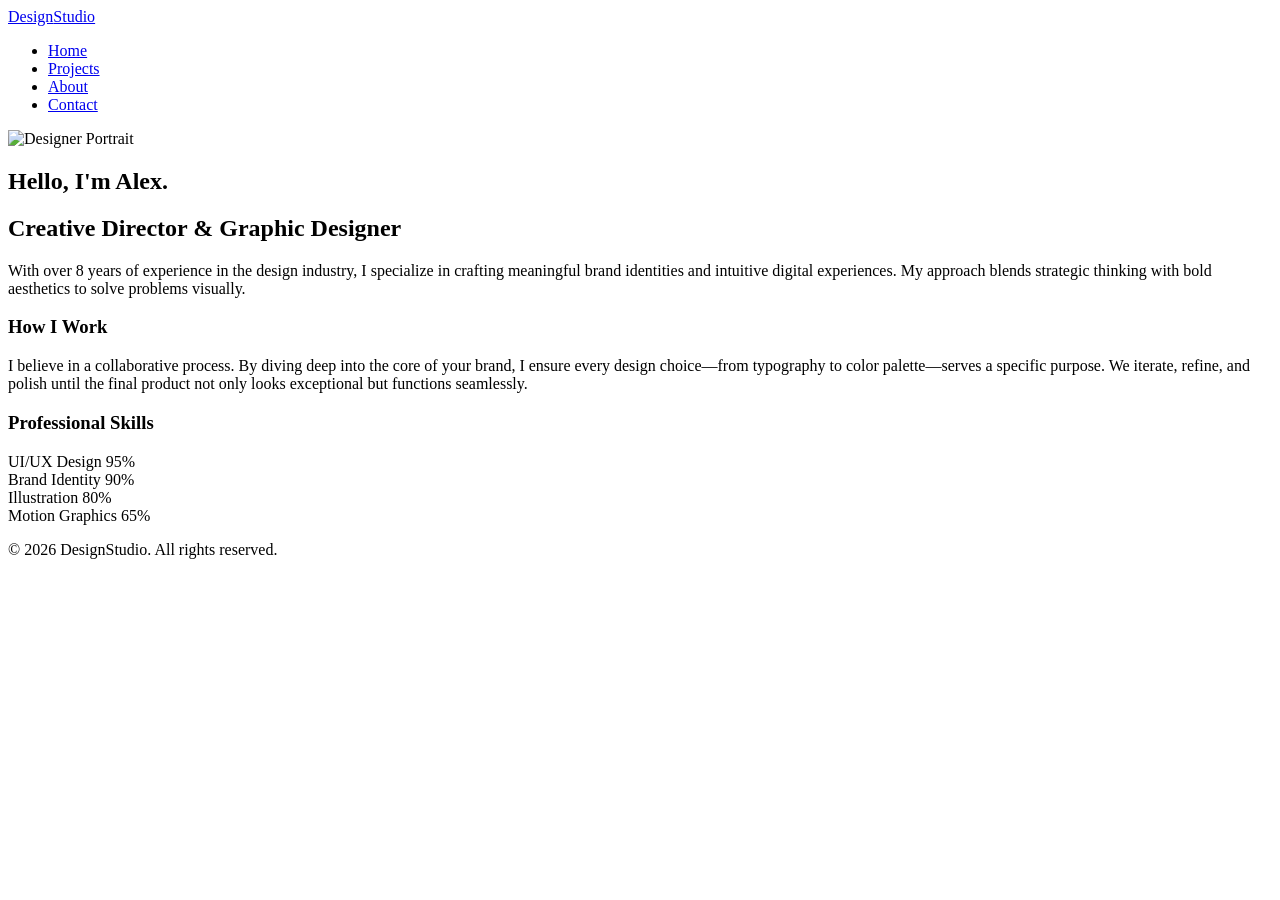
==== about.html @ b2c202d5 "Add files via upload" ====
<!DOCTYPE html>
<html lang="en">

<head>
    <meta charset="UTF-8">
    <meta name="viewport" content="width=device-width, initial-scale=1.0">
    <title>About - Creative Designer</title>
    <meta name="description" content="Learn more about my process, skills, and background.">
    <link rel="stylesheet" href="assets/css/style.css">
</head>

<body class="bg-light">

    <!-- Header & Navigation -->
    <header>
        <div class="container nav-container">
            <div class="logo">
                <a href="index.html">Design<span>Studio</span></a>
            </div>
            <nav>
                <ul class="nav-links">
                    <li><a href="index.html">Home</a></li>
                    <li><a href="projects.html">Projects</a></li>
                    <li><a href="about.html" class="active">About</a></li>
                    <li><a href="contact.html">Contact</a></li>
                </ul>
                <div class="hamburger">
                    <span class="line1"></span>
                    <span class="line2"></span>
                    <span class="line3"></span>
                </div>
            </nav>
        </div>
    </header>

    <!-- About Section -->
    <section class="section pt-120">
        <div class="container">
            <div class="about-split">

                <!-- Left: Photo -->
                <div class="about-image">
                    <img src="https://images.unsplash.com/photo-1542596594-649edbc13630?q=80&w=800&auto=format&fit=crop"
                        alt="Designer Portrait">
                </div>

                <!-- Right: Content -->
                <div class="about-content">
                    <h1 class="about-title">Hello, I'm <span class="text-orange">Alex.</span></h1>
                    <h2 class="about-subtitle">Creative Director & Graphic Designer</h2>

                    <p class="about-bio">With over 8 years of experience in the design industry, I specialize in
                        crafting meaningful brand identities and intuitive digital experiences. My approach blends
                        strategic thinking with bold aesthetics to solve problems visually.</p>

                    <h3 class="mt-lg">How I Work</h3>
                    <p>I believe in a collaborative process. By diving deep into the core of your brand, I ensure every
                        design choice—from typography to color palette—serves a specific purpose. We iterate, refine,
                        and polish until the final product not only looks exceptional but functions seamlessly.</p>

                    <h3 class="mt-lg">Professional Skills</h3>
                    <div class="skills-container">

                        <div class="skill">
                            <div class="skill-info">
                                <span>UI/UX Design</span>
                                <span>95%</span>
                            </div>
                            <div class="skill-bar">
                                <div class="skill-progress" style="width: 95%;"></div>
                            </div>
                        </div>

                        <div class="skill">
                            <div class="skill-info">
                                <span>Brand Identity</span>
                                <span>90%</span>
                            </div>
                            <div class="skill-bar">
                                <div class="skill-progress" style="width: 90%;"></div>
                            </div>
                        </div>

                        <div class="skill">
                            <div class="skill-info">
                                <span>Illustration</span>
                                <span>80%</span>
                            </div>
                            <div class="skill-bar">
                                <div class="skill-progress" style="width: 80%;"></div>
                            </div>
                        </div>

                        <div class="skill">
                            <div class="skill-info">
                                <span>Motion Graphics</span>
                                <span>65%</span>
                            </div>
                            <div class="skill-bar">
                                <div class="skill-progress" style="width: 65%;"></div>
                            </div>
                        </div>

                    </div>
                </div>
            </div>
        </div>
    </section>

    <!-- Footer -->
    <footer>
        <div class="container">
            <p>&copy; 2026 DesignStudio. All rights reserved.</p>
        </div>
    </footer>

    <script src="assets/js/script.js"></script>
</body>

</html>
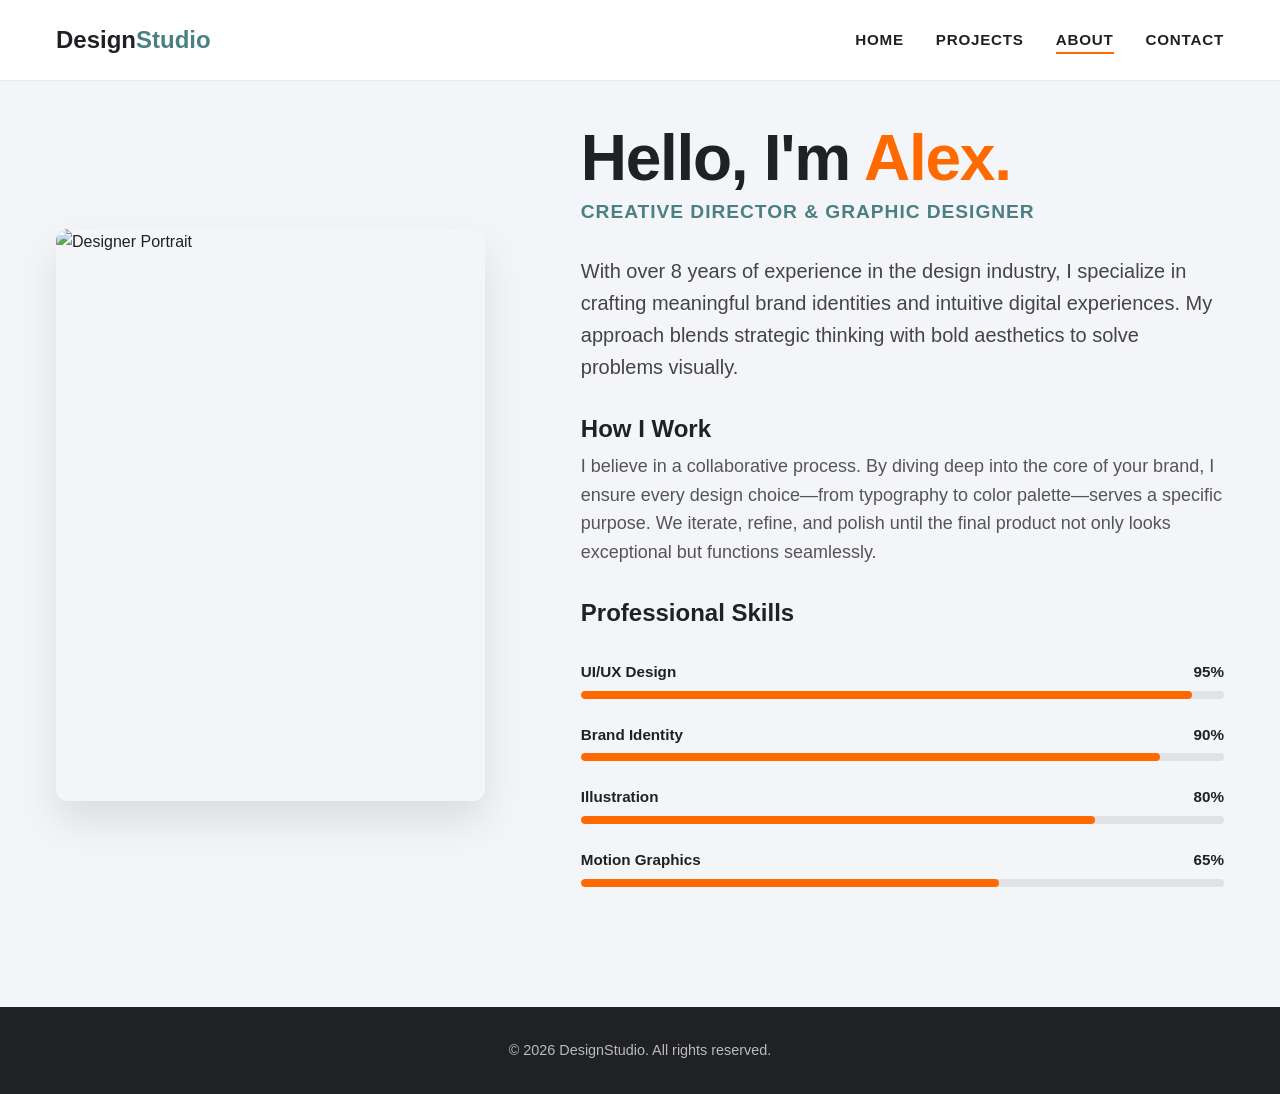
==== commit bd48bbb8: "Update about.html" ====
--- a/about.html
+++ b/about.html
@@ -6,7 +6,7 @@
     <meta name="viewport" content="width=device-width, initial-scale=1.0">
     <title>About - Creative Designer</title>
     <meta name="description" content="Learn more about my process, skills, and background.">
-    <link rel="stylesheet" href="assets/css/style.css">
+    <link rel="stylesheet" href="style.css">
 </head>
 
 <body class="bg-light">
@@ -114,7 +114,7 @@
         </div>
     </footer>
 
-    <script src="assets/js/script.js"></script>
+    <script src="script.js"></script>
 </body>
 
-</html>+</html>
--- a/style.css
+++ b/style.css
@@ -0,0 +1,784 @@
+@import url('https://fonts.googleapis.com/css2?family=Inter:wght@300;400;600;800&display=swap');
+
+/* --- CSS Variables --- */
+:root {
+    /* Colors */
+    --color-dark: #1f2124;
+    /* Charcoal Gray Base */
+    --color-dark-muted: #2a2c30;
+    --color-teal: #4b8082;
+    /* Muted Teal */
+    --color-teal-light: #52898c;
+    --color-orange: #ff6a00;
+    /* Electric Orange */
+    --color-light: #f4f5f8;
+    --color-white: #ffffff;
+
+    /* Typography */
+    --font-primary: 'Inter', sans-serif;
+
+    /* Spacing */
+    --space-xs: 0.5rem;
+    --space-sm: 1rem;
+    --space-md: 2rem;
+    --space-lg: 4rem;
+    --space-xl: 6rem;
+
+    /* Transitions */
+    --transition-fast: 0.2s ease;
+    --transition-normal: 0.3s ease;
+    --transition-slow: 0.5s ease;
+}
+
+/* --- Reset & Base --- */
+*,
+*::before,
+*::after {
+    box-sizing: border-box;
+    margin: 0;
+    padding: 0;
+}
+
+html {
+    font-size: 16px;
+    scroll-behavior: smooth;
+}
+
+body {
+    font-family: var(--font-primary);
+    background-color: var(--color-white);
+    color: var(--color-dark);
+    line-height: 1.6;
+    overflow-x: hidden;
+}
+
+a {
+    text-decoration: none;
+    color: inherit;
+    transition: color var(--transition-fast);
+}
+
+ul {
+    list-style: none;
+}
+
+img {
+    max-width: 100%;
+    display: block;
+}
+
+.bg-light {
+    background-color: var(--color-light);
+}
+
+.dark-bg {
+    background-color: var(--color-dark);
+    color: var(--color-white);
+}
+
+/* --- Typography --- */
+h1,
+h2,
+h3,
+h4 {
+    font-weight: 800;
+    line-height: 1.2;
+    margin-bottom: var(--space-sm);
+}
+
+h1 {
+    font-size: clamp(2.5rem, 5vw, 4.5rem);
+    letter-spacing: -0.02em;
+}
+
+h2 {
+    font-size: clamp(2rem, 4vw, 3.5rem);
+}
+
+h3 {
+    font-size: 1.5rem;
+}
+
+p {
+    margin-bottom: var(--space-sm);
+    color: #555;
+    font-size: 1.125rem;
+    font-weight: 300;
+}
+
+.dark-bg p {
+    color: #ccc;
+}
+
+.section-title {
+    margin-bottom: 0.5rem;
+}
+
+.section-subtitle {
+    color: var(--color-teal);
+    font-weight: 600;
+    margin-bottom: var(--space-lg);
+    font-size: 1.25rem;
+    text-transform: uppercase;
+    letter-spacing: 0.1em;
+}
+
+/* --- Layout Utilities --- */
+.container {
+    width: 100%;
+    max-width: 1200px;
+    margin: 0 auto;
+    padding: 0 var(--space-sm);
+}
+
+.section {
+    padding: var(--space-xl) 0;
+}
+
+.text-center {
+    text-align: center;
+}
+
+.text-orange {
+    color: var(--color-orange);
+}
+
+/* --- Buttons --- */
+.btn {
+    display: inline-flex;
+    align-items: center;
+    justify-content: center;
+    padding: 0.85rem 2.25rem;
+    font-size: 1rem;
+    font-weight: 600;
+    border-radius: 50px;
+    cursor: pointer;
+    border: 2px solid transparent;
+    transition: all var(--transition-normal);
+    text-transform: uppercase;
+    letter-spacing: 0.05em;
+}
+
+.btn-primary {
+    background-color: var(--color-orange);
+    color: var(--color-white);
+    box-shadow: 0 4px 15px rgba(255, 106, 0, 0.3);
+}
+
+.btn-primary:hover {
+    background-color: #e65f00;
+    transform: translateY(-2px);
+    box-shadow: 0 6px 20px rgba(255, 106, 0, 0.4);
+}
+
+.btn-outline {
+    background-color: transparent;
+    color: var(--color-dark);
+    border-color: var(--color-dark);
+}
+
+.btn-outline:hover {
+    background-color: var(--color-dark);
+    color: var(--color-white);
+}
+
+/* --- Navigation --- */
+header {
+    position: fixed;
+    top: 0;
+    left: 0;
+    width: 100%;
+    background-color: rgba(255, 255, 255, 0.95);
+    backdrop-filter: blur(10px);
+    z-index: 1000;
+    border-bottom: 1px solid #eaeaea;
+    transition: all var(--transition-normal);
+}
+
+.nav-container {
+    display: flex;
+    justify-content: space-between;
+    align-items: center;
+    height: 80px;
+}
+
+.logo a {
+    font-size: 1.5rem;
+    font-weight: 800;
+    color: var(--color-dark);
+}
+
+.logo span {
+    color: var(--color-teal);
+}
+
+.nav-links {
+    display: flex;
+    gap: var(--space-md);
+}
+
+.nav-links a {
+    font-weight: 600;
+    font-size: 0.95rem;
+    color: var(--color-dark);
+    text-transform: uppercase;
+    letter-spacing: 0.05em;
+    position: relative;
+}
+
+.nav-links a::after {
+    content: '';
+    position: absolute;
+    width: 0;
+    height: 2px;
+    bottom: -6px;
+    left: 0;
+    background-color: var(--color-orange);
+    transition: width var(--transition-normal);
+}
+
+.nav-links a:hover::after,
+.nav-links a.active::after {
+    width: 100%;
+}
+
+.hamburger {
+    display: none;
+    cursor: pointer;
+    flex-direction: column;
+    gap: 6px;
+    z-index: 1001;
+}
+
+.hamburger span {
+    display: block;
+    width: 30px;
+    height: 3px;
+    background-color: var(--color-dark);
+    transition: all var(--transition-normal);
+}
+
+/* --- Hero Section --- */
+.hero {
+    min-height: 100vh;
+    display: flex;
+    align-items: center;
+    position: relative;
+    overflow: hidden;
+    padding-top: 80px;
+    /* Offset for header */
+}
+
+.hero-content {
+    display: grid;
+    grid-template-columns: 1fr 1fr;
+    gap: var(--space-lg);
+    align-items: center;
+}
+
+.hero-text h1 {
+    margin-bottom: var(--space-sm);
+    animation: fadeUp 0.8s ease forwards;
+}
+
+.hero-text p {
+    margin-bottom: var(--space-md);
+    font-size: 1.25rem;
+    max-width: 500px;
+    animation: fadeUp 0.8s ease 0.2s forwards;
+    opacity: 0;
+}
+
+.hero-actions {
+    display: flex;
+    gap: var(--space-sm);
+    animation: fadeUp 0.8s ease 0.4s forwards;
+    opacity: 0;
+}
+
+.hero-image {
+    position: relative;
+    display: flex;
+    justify-content: center;
+    align-items: center;
+    animation: fadeIn 1.2s ease 0.6s forwards;
+    opacity: 0;
+}
+
+.abstract-shape {
+    width: 400px;
+    height: 400px;
+    border-radius: 40% 60% 70% 30% / 40% 50% 60% 50%;
+    background: linear-gradient(45deg, var(--color-teal), var(--color-dark-muted));
+    animation: morph 8s ease-in-out infinite;
+    box-shadow: inset 20px 20px 50px rgba(0, 0, 0, 0.5),
+        0 20px 50px rgba(0, 0, 0, 0.3);
+}
+
+/* --- Services Section --- */
+.services-grid {
+    display: grid;
+    grid-template-columns: repeat(auto-fit, minmax(300px, 1fr));
+    gap: var(--space-md);
+    margin-top: var(--space-lg);
+}
+
+.service-card {
+    background-color: var(--color-white);
+    padding: var(--space-lg) var(--space-md);
+    border-radius: 12px;
+    box-shadow: 0 10px 40px rgba(0, 0, 0, 0.03);
+    transition: transform var(--transition-normal), box-shadow var(--transition-normal);
+    border-bottom: 4px solid transparent;
+}
+
+.service-card:hover {
+    transform: translateY(-10px);
+    box-shadow: 0 20px 50px rgba(0, 0, 0, 0.08);
+    border-bottom-color: var(--color-orange);
+}
+
+.service-icon {
+    font-size: 3rem;
+    color: var(--color-teal);
+    margin-bottom: var(--space-sm);
+}
+
+/* --- Projects Section --- */
+.section-header {
+    display: flex;
+    justify-content: space-between;
+    align-items: flex-end;
+    margin-bottom: var(--space-md);
+    flex-wrap: wrap;
+    gap: var(--space-sm);
+}
+
+.view-all-link {
+    font-weight: 600;
+    text-transform: uppercase;
+    color: var(--color-teal);
+    display: inline-flex;
+    align-items: center;
+    gap: 5px;
+}
+
+.view-all-link:hover {
+    color: var(--color-orange);
+}
+
+.projects-grid {
+    display: grid;
+    grid-template-columns: repeat(auto-fit, minmax(350px, 1fr));
+    gap: var(--space-md);
+}
+
+.project-item {
+    position: relative;
+    border-radius: 12px;
+    overflow: hidden;
+    box-shadow: 0 10px 30px rgba(0, 0, 0, 0.05);
+    background: var(--color-white);
+    transition: all var(--transition-normal);
+}
+
+.project-img-wrapper {
+    position: relative;
+    overflow: hidden;
+    aspect-ratio: 4/3;
+}
+
+.project-img {
+    width: 100%;
+    height: 100%;
+    object-fit: cover;
+    transition: transform 0.6s ease;
+}
+
+.project-overlay {
+    position: absolute;
+    top: 0;
+    left: 0;
+    width: 100%;
+    height: 100%;
+    background-color: rgba(31, 33, 36, 0.85);
+    /* Dark charcoal overlay */
+    display: flex;
+    justify-content: center;
+    align-items: center;
+    opacity: 0;
+    transition: opacity var(--transition-normal);
+}
+
+.overlay-link {
+    background-color: var(--color-orange);
+    color: var(--color-white);
+    padding: 0.75rem 1.5rem;
+    border-radius: 50px;
+    font-weight: 600;
+    text-transform: uppercase;
+    letter-spacing: 0.05em;
+    transform: translateY(20px);
+    transition: all var(--transition-normal);
+}
+
+.overlay-link:hover {
+    background-color: #e65f00;
+}
+
+.project-item:hover .project-img {
+    transform: scale(1.08);
+}
+
+.project-item:hover .project-overlay {
+    opacity: 1;
+}
+
+.project-item:hover .overlay-link {
+    transform: translateY(0);
+}
+
+.project-info {
+    padding: 1.5rem;
+}
+
+.project-info h3 {
+    margin-bottom: 0.25rem;
+    font-size: 1.25rem;
+}
+
+.project-category {
+    color: var(--color-teal);
+    font-size: 0.9rem;
+    text-transform: uppercase;
+    letter-spacing: 0.05em;
+    font-weight: 600;
+    margin: 0;
+}
+
+/* --- Footer --- */
+footer {
+    background-color: var(--color-dark);
+    color: var(--color-white);
+    padding: var(--space-md) 0;
+    text-align: center;
+}
+
+footer p {
+    color: #bbb;
+    margin: 0;
+    font-size: 0.9rem;
+}
+
+/* --- Animations --- */
+@keyframes fadeUp {
+    from {
+        opacity: 0;
+        transform: translateY(30px);
+    }
+
+    to {
+        opacity: 1;
+        transform: translateY(0);
+    }
+}
+
+@keyframes fadeIn {
+    from {
+        opacity: 0;
+    }
+
+    to {
+        opacity: 1;
+    }
+}
+
+@keyframes morph {
+    0% {
+        border-radius: 40% 60% 70% 30% / 40% 50% 60% 50%;
+    }
+
+    34% {
+        border-radius: 70% 30% 50% 50% / 30% 30% 70% 70%;
+    }
+
+    67% {
+        border-radius: 100% 60% 60% 100% / 100% 100% 60% 60%;
+    }
+
+    100% {
+        border-radius: 40% 60% 70% 30% / 40% 50% 60% 50%;
+    }
+}
+
+/* --- Filter Buttons --- */
+.portfolio-filters {
+    display: flex;
+    justify-content: center;
+    gap: var(--space-sm);
+    margin-bottom: var(--space-xl);
+    flex-wrap: wrap;
+}
+
+.filter-btn {
+    padding: 0.6rem 1.75rem;
+    border: 2px solid var(--color-dark);
+    background: transparent;
+    color: var(--color-dark);
+    border-radius: 50px;
+    cursor: pointer;
+    font-weight: 600;
+    transition: all var(--transition-normal);
+    text-transform: uppercase;
+    letter-spacing: 0.05em;
+    font-size: 0.85rem;
+}
+
+.filter-btn:hover,
+.filter-btn.active {
+    background: var(--color-dark);
+    color: var(--color-white);
+    box-shadow: 0 4px 15px rgba(0, 0, 0, 0.2);
+}
+
+/* --- About Page --- */
+.pt-120 {
+    padding-top: 120px;
+}
+
+.mt-lg {
+    margin-top: var(--space-md);
+    margin-bottom: 0.5rem;
+}
+
+.about-split {
+    display: grid;
+    grid-template-columns: 2fr 3fr;
+    gap: var(--space-xl);
+    align-items: center;
+}
+
+.about-image img {
+    border-radius: 12px;
+    box-shadow: 0 20px 40px rgba(0, 0, 0, 0.1);
+    width: 100%;
+    object-fit: cover;
+    aspect-ratio: 3/4;
+}
+
+.about-title {
+    margin-bottom: 0.2rem;
+}
+
+.about-subtitle {
+    color: var(--color-teal);
+    font-size: 1.2rem;
+    font-weight: 600;
+    margin-bottom: var(--space-md);
+    text-transform: uppercase;
+    letter-spacing: 0.05em;
+}
+
+.about-bio {
+    font-size: 1.25rem;
+    color: #444;
+    margin-bottom: var(--space-md);
+}
+
+/* --- Skills Bar --- */
+.skills-container {
+    margin-top: var(--space-md);
+}
+
+.skill {
+    margin-bottom: 1.5rem;
+}
+
+.skill-info {
+    display: flex;
+    justify-content: space-between;
+    margin-bottom: 0.4rem;
+    font-weight: 600;
+    font-size: 0.95rem;
+    color: var(--color-dark);
+}
+
+.skill-bar {
+    width: 100%;
+    height: 8px;
+    background-color: #e0e2e5;
+    border-radius: 50px;
+    overflow: hidden;
+}
+
+.skill-progress {
+    height: 100%;
+    background-color: var(--color-orange);
+    border-radius: 50px;
+    /* Simple transition for initial load effect if requested, or just static */
+    transition: width 1s ease-out;
+}
+
+/* --- Contact Page --- */
+.text-teal {
+    color: var(--color-teal);
+}
+
+.contact-wrapper {
+    display: grid;
+    grid-template-columns: 1fr 2fr;
+    gap: var(--space-xl);
+    background: var(--color-white);
+    padding: var(--space-xl);
+    border-radius: 12px;
+    box-shadow: 0 15px 40px rgba(0, 0, 0, 0.04);
+}
+
+.contact-info h3 {
+    margin-bottom: var(--space-sm);
+}
+
+.contact-details {
+    margin-top: var(--space-md);
+    display: flex;
+    flex-direction: column;
+    gap: 1.5rem;
+}
+
+.contact-details li {
+    font-size: 1.1rem;
+}
+
+.contact-form {
+    display: flex;
+    flex-direction: column;
+    gap: 1.5rem;
+}
+
+.form-group {
+    display: flex;
+    flex-direction: column;
+    gap: 0.5rem;
+}
+
+.form-group label {
+    font-weight: 600;
+    font-size: 0.95rem;
+}
+
+.form-group input,
+.form-group textarea {
+    width: 100%;
+    padding: 1rem;
+    border: 1px solid #ddd;
+    border-radius: 8px;
+    font-family: var(--font-primary);
+    font-size: 1rem;
+    transition: border-color var(--transition-fast), box-shadow var(--transition-fast);
+    background-color: var(--color-light);
+}
+
+.form-group input:focus,
+.form-group textarea:focus {
+    outline: none;
+    border-color: var(--color-teal);
+    box-shadow: 0 0 0 4px rgba(75, 128, 130, 0.1);
+    background-color: var(--color-white);
+}
+
+.w-100 {
+    width: 100%;
+}
+
+.form-message {
+    padding: 1rem;
+    border-radius: 8px;
+    margin-bottom: 1.5rem;
+    font-weight: 600;
+}
+
+.form-message.success {
+    background-color: #d4edda;
+    color: #155724;
+    border: 1px solid #c3e6cb;
+}
+
+.form-message.error {
+    background-color: #f8d7da;
+    color: #721c24;
+    border: 1px solid #f5c6cb;
+}
+
+/* --- Mobile Queries --- */
+@media (max-width: 992px) {
+    .hero-content {
+        grid-template-columns: 1fr;
+        text-align: center;
+    }
+
+    .hero-actions {
+        justify-content: center;
+    }
+
+    .hero-text p {
+        margin: 0 auto var(--space-md) auto;
+    }
+
+    .abstract-shape {
+        width: 300px;
+        height: 300px;
+        margin-top: var(--space-md);
+    }
+}
+
+@media (max-width: 768px) {
+    .hamburger {
+        display: flex;
+    }
+
+    .nav-links {
+        position: fixed;
+        top: 0;
+        right: -100%;
+        height: 100vh;
+        width: 280px;
+        background-color: rgba(255, 255, 255, 0.98);
+        backdrop-filter: blur(15px);
+        flex-direction: column;
+        justify-content: center;
+        align-items: center;
+        box-shadow: -5px 0 15px rgba(0, 0, 0, 0.1);
+        transition: right var(--transition-normal);
+    }
+
+    .nav-links.nav-active {
+        right: 0;
+    }
+
+    /* Hamburger Animation */
+    .hamburger.toggle .line1 {
+        transform: rotate(-45deg) translate(-5px, 6px);
+    }
+
+    .hamburger.toggle .line2 {
+        opacity: 0;
+    }
+
+    .hamburger.toggle .line3 {
+        transform: rotate(45deg) translate(-5px, -6px);
+    }
+
+    .projects-grid {
+        grid-template-columns: 1fr;
+    }
+
+    .about-split {
+        grid-template-columns: 1fr;
+        gap: var(--space-md);
+    }
+
+    .contact-wrapper {
+        grid-template-columns: 1fr;
+        padding: var(--space-md);
+    }
+}
